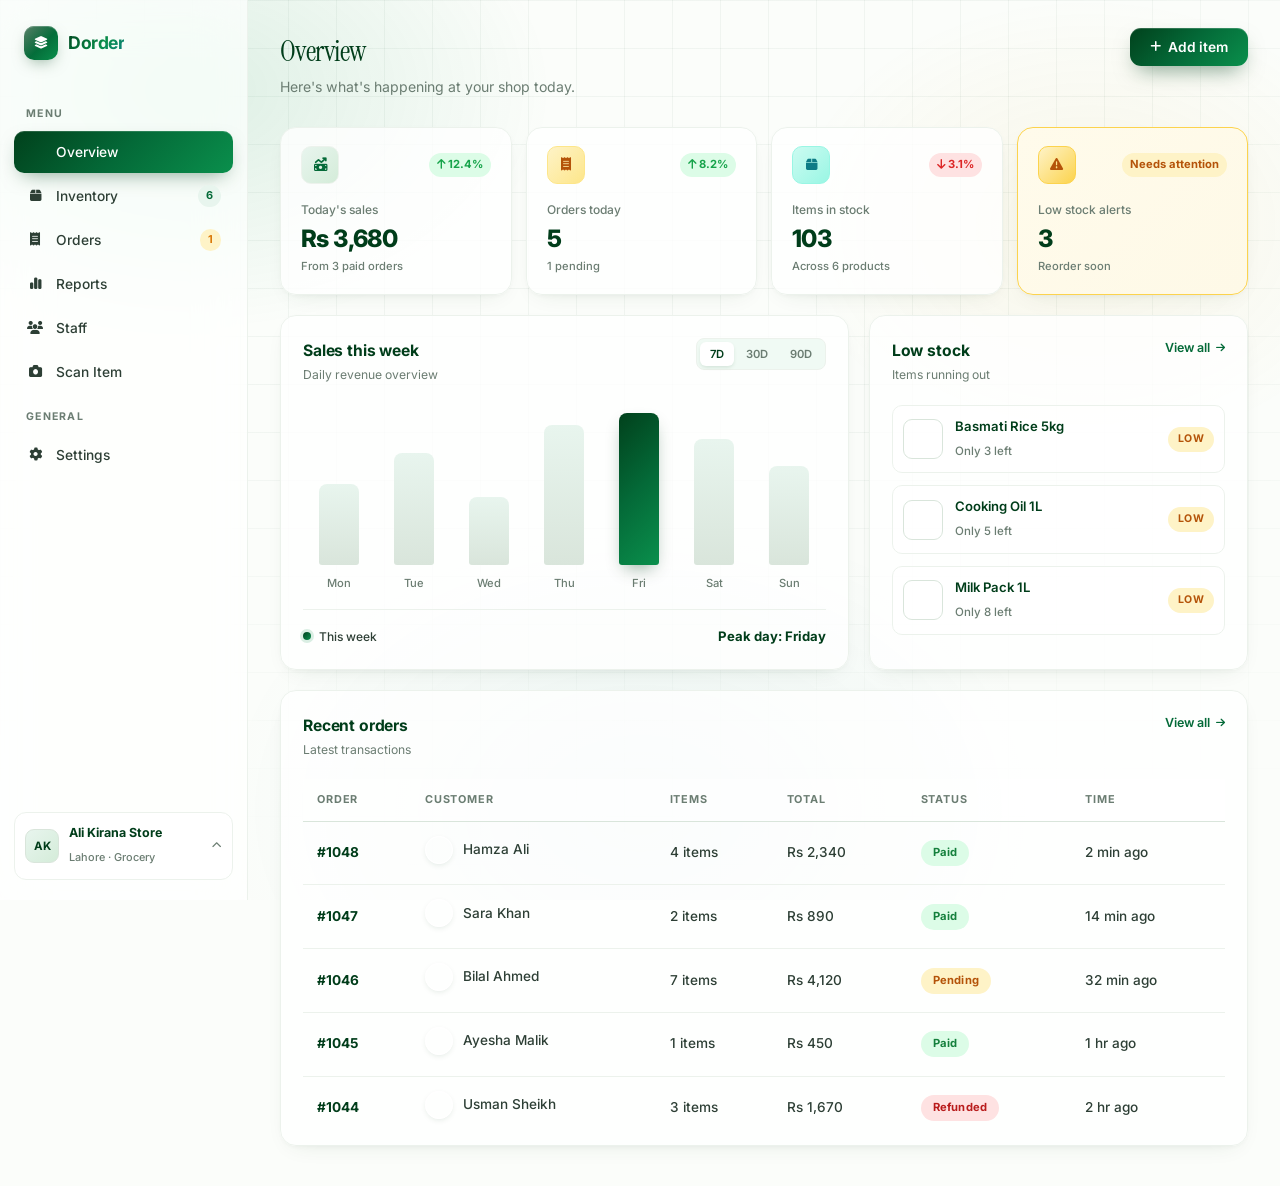
==== dashboard/index.html @ cde62660 "Add files via upload" ====
<!DOCTYPE html>
<html lang="en">
<head>
  <meta charset="UTF-8">
  <meta name="viewport" content="width=device-width, initial-scale=1.0">
  <title>Dorder — Dashboard</title>
  <link rel="preconnect" href="https://fonts.googleapis.com">
  <link rel="preconnect" href="https://fonts.gstatic.com" crossorigin>
  <link href="https://fonts.googleapis.com/css2?family=Instrument+Serif:ital@0;1&family=Inter:wght@400;500;600;700;800&display=swap" rel="stylesheet">
  <link rel="stylesheet" href="https://cdnjs.cloudflare.com/ajax/libs/font-awesome/6.5.1/css/all.min.css">
  <link rel="stylesheet" href="/dashboard/style.css">
</head>
<body>

<div class="dash-layout">

  <!-- SIDEBAR (static — sirf active state change hoga) -->
  <aside class="sidebar">
    <a href="#" class="side-logo" onclick="navigate('overview'); return false;">
      <span class="side-logo-mark"><i class="fa-solid fa-layer-group"></i></span>
      <span class="side-logo-word">Dorder</span>
    </a>

    <nav class="side-nav" id="sideNav">
      <p class="side-nav-label">Menu</p>
      <a href="#" data-page="overview" class="active">
        <i class="fa-solid fa-grid-2"></i><span>Overview</span>
      </a>
      <a href="#" data-page="inventory">
        <i class="fa-solid fa-box"></i><span>Inventory</span>
        <span class="side-badge" id="badgeInventory">0</span>
      </a>
      <a href="#" data-page="orders">
        <i class="fa-solid fa-receipt"></i><span>Orders</span>
        <span class="side-badge new" id="badgeOrders">0</span>
      </a>
      <a href="#" data-page="reports">
        <i class="fa-solid fa-chart-simple"></i><span>Reports</span>
      </a>
      <a href="#" data-page="staff">
        <i class="fa-solid fa-users"></i><span>Staff</span>
      </a>
      <a href="#" data-page="scan">
        <i class="fa-solid fa-camera"></i><span>Scan Item</span>
      </a>

      <p class="side-nav-label">General</p>
      <a href="#" data-page="settings">
        <i class="fa-solid fa-gear"></i><span>Settings</span>
      </a>
    </nav>

    <div class="side-shop">
      <span class="side-avatar">AK</span>
      <div class="side-shop-info">
        <strong id="shopName">Ali Kirana Store</strong>
        <span id="shopLoc">Lahore · Grocery</span>
      </div>
      <i class="fa-solid fa-chevron-up side-shop-arrow"></i>
    </div>
  </aside>

  <!-- MAIN — yahan page content render hoga -->
  <main class="main" id="mainContent"></main>

</div>

<!-- MODAL (reusable) -->
<div class="modal-overlay" id="modalOverlay">
  <div class="modal" id="modal"></div>
</div>

<!-- TOAST (notifications) -->
<div class="toast-wrap" id="toastWrap"></div>

<script src="/dashboard/script.js"></script>
</body>
</html>
---- dashboard/style.css ----
/* ============================================
   DORDER DASHBOARD — FULL CSS
   Pakistani green · Glass · Grid · Cloud shadows
============================================ */

/* ===== RESET & TOKENS ===== */
*, *::before, *::after { margin: 0; padding: 0; box-sizing: border-box; }

:root {
  --pk-green: #01411c;
  --pk-green-deep: #003d1a;
  --pk-green-mid: #046a38;
  --pk-green-light: #0a8f4c;
  --pk-green-soft: #e8f5ee;
  --pk-green-tint: #f0faf4;
  --pk-gold: #d4a017;
  --pk-teal: #0e7c86;

  --ink: #0b1a12;
  --ink-soft: #2d3f35;
  --ink-muted: #6b7d72;

  --paper: #fbfdfa;
  --paper-warm: #f5f9f4;
  --border: #d9e5db;
  --border-soft: #ecf2ec;

  --gradient-green: linear-gradient(135deg, #01411c 0%, #046a38 50%, #0a8f4c 100%);
  --gradient-green-soft: linear-gradient(135deg, #e8f5ee 0%, #d4ecd9 100%);
  --gradient-hero-text: linear-gradient(135deg, #01411c 0%, #0a8f4c 60%, #0e7c86 100%);

  --shadow-soft: 0 4px 16px -6px rgba(1, 65, 28, 0.08);
  --shadow-card: 0 8px 24px -12px rgba(1, 65, 28, 0.12), 0 2px 6px -2px rgba(1, 65, 28, 0.06);
  --shadow-hover: 0 16px 40px -16px rgba(1, 65, 28, 0.22), 0 6px 14px -6px rgba(1, 65, 28, 0.1);

  --font-serif: 'Instrument Serif', Georgia, serif;
  --font-sans: 'Inter', -apple-system, sans-serif;

  --ease: cubic-bezier(0.4, 0, 0.2, 1);
  --ease-spring: cubic-bezier(0.34, 1.56, 0.64, 1);
}

html { scroll-behavior: smooth; }

body {
  font-family: var(--font-sans);
  background: var(--paper);
  color: var(--ink);
  line-height: 1.6;
  -webkit-font-smoothing: antialiased;
  overflow-x: hidden;
  position: relative;
  min-height: 100vh;
}

a { text-decoration: none; color: inherit; }
button { font-family: inherit; cursor: pointer; }

/* Grid background */
body::before {
  content: '';
  position: fixed;
  inset: 0;
  background-image:
    linear-gradient(rgba(1, 65, 28, 0.045) 1px, transparent 1px),
    linear-gradient(90deg, rgba(1, 65, 28, 0.045) 1px, transparent 1px);
  background-size: 48px 48px;
  pointer-events: none;
  z-index: 0;
  mask-image: radial-gradient(ellipse 100% 80% at 50% 20%, black 40%, transparent 100%);
  -webkit-mask-image: radial-gradient(ellipse 100% 80% at 50% 20%, black 40%, transparent 100%);
}

/* Cloud glows */
body::after {
  content: '';
  position: fixed;
  inset: 0;
  background:
    radial-gradient(ellipse 600px 400px at 15% 10%, rgba(10, 143, 76, 0.12), transparent 60%),
    radial-gradient(ellipse 500px 380px at 85% 25%, rgba(212, 160, 23, 0.08), transparent 60%),
    radial-gradient(ellipse 700px 500px at 50% 90%, rgba(14, 124, 134, 0.07), transparent 60%);
  pointer-events: none;
  z-index: 0;
  animation: cloudDrift 28s ease-in-out infinite alternate;
}

@keyframes cloudDrift {
  0% { transform: translate(0, 0) scale(1); }
  50% { transform: translate(-20px, 10px) scale(1.04); }
  100% { transform: translate(20px, -10px) scale(1.02); }
}

/* ===== LAYOUT ===== */
.dash-layout {
  display: grid;
  grid-template-columns: 248px 1fr;
  min-height: 100vh;
  position: relative;
  z-index: 1;
}

/* ============================================
   SIDEBAR
============================================ */
.sidebar {
  background: rgba(255, 255, 255, 0.72);
  backdrop-filter: saturate(180%) blur(24px);
  -webkit-backdrop-filter: saturate(180%) blur(24px);
  border-right: 1px solid var(--border-soft);
  padding: 20px 14px;
  display: flex;
  flex-direction: column;
  position: sticky;
  top: 0;
  height: 100vh;
  overflow-y: auto;
}

.side-logo {
  display: flex;
  align-items: center;
  gap: 10px;
  padding: 6px 10px;
  margin-bottom: 26px;
  font-weight: 700;
  font-size: 1.1rem;
  letter-spacing: -0.025em;
  transition: transform 0.3s var(--ease-spring);
}
.side-logo:hover { transform: translateX(2px); }

.side-logo-mark {
  width: 34px;
  height: 34px;
  background: var(--gradient-green);
  color: #fff;
  border-radius: 10px;
  display: flex;
  align-items: center;
  justify-content: center;
  font-size: 0.78rem;
  position: relative;
  box-shadow:
    0 6px 16px -6px rgba(1, 65, 28, 0.5),
    inset 0 1px 0 rgba(255, 255, 255, 0.22);
  overflow: hidden;
}

.side-logo-mark::after {
  content: '';
  position: absolute;
  inset: 0;
  background: linear-gradient(135deg, rgba(255,255,255,0.35) 0%, transparent 55%);
  border-radius: 10px;
  pointer-events: none;
}

.side-logo-word {
  background: var(--gradient-hero-text);
  -webkit-background-clip: text;
  background-clip: text;
  -webkit-text-fill-color: transparent;
}

/* Nav */
.side-nav {
  flex: 1;
  display: flex;
  flex-direction: column;
  gap: 2px;
}

.side-nav-label {
  font-size: 0.66rem;
  font-weight: 700;
  text-transform: uppercase;
  letter-spacing: 0.12em;
  color: var(--ink-muted);
  padding: 14px 12px 6px;
}

.side-nav a {
  display: flex;
  align-items: center;
  gap: 12px;
  padding: 10px 12px;
  border-radius: 10px;
  font-size: 0.86rem;
  font-weight: 500;
  color: var(--ink-soft);
  transition: all 0.2s var(--ease);
  position: relative;
}

.side-nav a i {
  width: 18px;
  text-align: center;
  font-size: 0.82rem;
  transition: transform 0.2s var(--ease);
}

.side-nav a span:not(.side-badge) { flex: 1; }

.side-nav a:hover {
  background: var(--pk-green-tint);
  color: var(--pk-green-mid);
}
.side-nav a:hover i { transform: scale(1.08); }

.side-nav a.active {
  background: var(--gradient-green);
  color: #fff;
  box-shadow:
    0 8px 20px -8px rgba(1, 65, 28, 0.5),
    inset 0 1px 0 rgba(255, 255, 255, 0.15);
}

.side-badge {
  font-size: 0.68rem;
  font-weight: 700;
  padding: 2px 8px;
  border-radius: 999px;
  background: var(--pk-green-soft);
  color: var(--pk-green-mid);
  letter-spacing: -0.01em;
}

.side-nav a.active .side-badge {
  background: rgba(255, 255, 255, 0.2);
  color: #fff;
}

.side-badge.new {
  background: #fef3c7;
  color: #d97706;
}

/* Shop card */
.side-shop {
  display: flex;
  align-items: center;
  gap: 10px;
  padding: 10px;
  margin-top: 16px;
  background: #fff;
  border: 1px solid var(--border-soft);
  border-radius: 12px;
  cursor: pointer;
  transition: all 0.25s var(--ease);
}

.side-shop:hover {
  border-color: var(--border);
  box-shadow: var(--shadow-soft);
  transform: translateY(-1px);
}

.side-avatar {
  width: 34px;
  height: 34px;
  background: var(--gradient-green-soft);
  color: var(--pk-green-deep);
  border-radius: 9px;
  display: flex;
  align-items: center;
  justify-content: center;
  font-size: 0.72rem;
  font-weight: 700;
  border: 1px solid var(--border);
  flex-shrink: 0;
}

.side-shop-info { flex: 1; min-width: 0; }
.side-shop-info strong {
  display: block;
  font-size: 0.78rem;
  font-weight: 700;
  color: var(--pk-green-deep);
  white-space: nowrap;
  overflow: hidden;
  text-overflow: ellipsis;
}
.side-shop-info span {
  font-size: 0.68rem;
  color: var(--ink-muted);
  font-weight: 500;
}

.side-shop-arrow { font-size: 0.62rem; color: var(--ink-muted); }

/* ============================================
   MAIN
============================================ */
.main {
  padding: 28px 32px 40px;
  max-width: 1440px;
  width: 100%;
  min-width: 0;
}

/* ===== PAGE HEAD ===== */
.page { animation: fadeUp 0.4s var(--ease) both; }

@keyframes fadeUp {
  from { opacity: 0; transform: translateY(12px); }
  to { opacity: 1; transform: translateY(0); }
}

.page-head,
.topbar {
  display: flex;
  align-items: flex-start;
  justify-content: space-between;
  gap: 20px;
  margin-bottom: 28px;
  flex-wrap: wrap;
}

.page-head h1,
.topbar h1 {
  font-family: var(--font-serif);
  font-size: 1.8rem;
  font-weight: 400;
  letter-spacing: -0.02em;
  color: var(--pk-green-deep);
  margin-bottom: 2px;
}

.page-head p,
.topbar p {
  font-size: 0.88rem;
  color: var(--ink-muted);
}

.page-actions {
  display: flex;
  gap: 8px;
  align-items: center;
  flex-wrap: wrap;
}

.topbar-right {
  display: flex;
  align-items: center;
  gap: 8px;
}

/* ===== ICON BUTTON ===== */
.icon-btn {
  width: 42px;
  height: 42px;
  border-radius: 11px;
  background: rgba(255, 255, 255, 0.8);
  backdrop-filter: blur(10px);
  border: 1px solid var(--border);
  color: var(--ink-soft);
  display: flex;
  align-items: center;
  justify-content: center;
  font-size: 0.88rem;
  position: relative;
  transition: all 0.2s var(--ease);
}

.icon-btn:hover {
  background: #fff;
  border-color: var(--pk-green-light);
  color: var(--pk-green-mid);
  transform: translateY(-1px);
  box-shadow: var(--shadow-soft);
}

.notif-dot {
  position: absolute;
  top: 10px;
  right: 11px;
  width: 7px;
  height: 7px;
  background: #dc2626;
  border-radius: 50%;
  border: 1.5px solid #fff;
  animation: pulseDot 2s ease-in-out infinite;
}

@keyframes pulseDot {
  0%, 100% { box-shadow: 0 0 0 0 rgba(220, 38, 38, 0.5); }
  50% { box-shadow: 0 0 0 5px rgba(220, 38, 38, 0); }
}

/* ===== PRIMARY BUTTON ===== */
.btn-add {
  display: inline-flex;
  align-items: center;
  gap: 7px;
  padding: 11px 20px;
  border-radius: 11px;
  border: none;
  background: var(--gradient-green);
  color: #fff;
  font-size: 0.86rem;
  font-weight: 600;
  box-shadow:
    0 10px 22px -8px rgba(1, 65, 28, 0.55),
    inset 0 1px 0 rgba(255, 255, 255, 0.18);
  transition: all 0.25s var(--ease);
  position: relative;
  overflow: hidden;
}

.btn-add::before {
  content: '';
  position: absolute;
  top: 0;
  left: -100%;
  width: 100%;
  height: 100%;
  background: linear-gradient(90deg, transparent, rgba(255,255,255,0.25), transparent);
  transition: left 0.6s var(--ease);
}

.btn-add:hover {
  transform: translateY(-2px);
  box-shadow:
    0 14px 28px -8px rgba(1, 65, 28, 0.6),
    inset 0 1px 0 rgba(255, 255, 255, 0.22);
}
.btn-add:hover::before { left: 100%; }
.btn-add i { font-size: 0.78rem; }

/* ===== SECONDARY BUTTON ===== */
.btn-secondary {
  padding: 11px 20px;
  border-radius: 11px;
  border: 1px solid var(--border);
  background: #fff;
  color: var(--ink-soft);
  font-size: 0.86rem;
  font-weight: 600;
  cursor: pointer;
  transition: all 0.2s var(--ease);
}

.btn-secondary:hover {
  background: var(--pk-green-tint);
  border-color: var(--pk-green-light);
  color: var(--pk-green-mid);
}

/* ===== SEARCH ===== */
.search-box { position: relative; }

.search-box i {
  position: absolute;
  left: 14px;
  top: 50%;
  transform: translateY(-50%);
  color: var(--ink-muted);
  font-size: 0.8rem;
}

.search-box input {
  padding: 11px 16px 11px 38px;
  border-radius: 11px;
  border: 1px solid var(--border);
  background: rgba(255, 255, 255, 0.8);
  backdrop-filter: blur(10px);
  font-family: inherit;
  font-size: 0.86rem;
  color: var(--ink);
  width: 240px;
  transition: all 0.2s var(--ease);
}

.search-box input:focus {
  outline: none;
  border-color: var(--pk-green-light);
  background: #fff;
  box-shadow: 0 0 0 4px rgba(10, 143, 76, 0.08);
}

/* ============================================
   STAT CARDS
============================================ */
.stat-row {
  display: grid;
  grid-template-columns: repeat(4, 1fr);
  gap: 14px;
  margin-bottom: 20px;
}

.stat-card {
  background: rgba(255, 255, 255, 0.78);
  backdrop-filter: blur(14px);
  -webkit-backdrop-filter: blur(14px);
  border: 1px solid var(--border-soft);
  border-radius: 16px;
  padding: 18px 20px;
  display: flex;
  flex-direction: column;
  gap: 4px;
  position: relative;
  overflow: hidden;
  transition: all 0.35s var(--ease);
  animation: fadeUp 0.5s var(--ease) both;
  box-shadow: var(--shadow-card);
}

.stat-card:nth-child(1) { animation-delay: 0.05s; }
.stat-card:nth-child(2) { animation-delay: 0.10s; }
.stat-card:nth-child(3) { animation-delay: 0.15s; }
.stat-card:nth-child(4) { animation-delay: 0.20s; }

.stat-card::before {
  content: '';
  position: absolute;
  top: -40px;
  right: -40px;
  width: 120px;
  height: 120px;
  background: radial-gradient(circle, rgba(10, 143, 76, 0.1), transparent 70%);
  border-radius: 50%;
  opacity: 0;
  transition: opacity 0.4s var(--ease);
  pointer-events: none;
}

.stat-card:hover {
  transform: translateY(-3px);
  background: #fff;
  border-color: rgba(10, 143, 76, 0.18);
  box-shadow: var(--shadow-hover);
}
.stat-card:hover::before { opacity: 1; }

.stat-card.warn {
  background: linear-gradient(135deg, #fffbeb, #fef9e7);
  border-color: #fcd34d;
}

.stat-top {
  display: flex;
  align-items: center;
  justify-content: space-between;
  margin-bottom: 10px;
}

.stat-icon {
  width: 38px;
  height: 38px;
  border-radius: 10px;
  display: flex;
  align-items: center;
  justify-content: center;
  font-size: 0.82rem;
  border: 1px solid var(--border-soft);
  transition: all 0.3s var(--ease-spring);
}

.stat-card:hover .stat-icon { transform: rotate(-5deg) scale(1.06); }

.stat-icon.green { background: var(--gradient-green-soft); color: var(--pk-green-mid); }
.stat-icon.gold { background: linear-gradient(135deg, #fef3c7, #fde68a); color: #b45309; border-color: #fde68a; }
.stat-icon.teal { background: linear-gradient(135deg, #ccfbf1, #99f6e4); color: var(--pk-teal); border-color: #99f6e4; }
.stat-icon.amber { background: linear-gradient(135deg, #fef3c7, #fcd34d); color: #b45309; border-color: #fcd34d; }

.stat-change {
  font-size: 0.7rem;
  font-weight: 700;
  display: inline-flex;
  align-items: center;
  gap: 3px;
  padding: 3px 8px;
  border-radius: 999px;
}
.stat-change.up { background: #dcfce7; color: #16a34a; }
.stat-change.down { background: #fee2e2; color: #dc2626; }
.stat-change.warn-text { background: #fef3c7; color: #b45309; }

.stat-label {
  font-size: 0.75rem;
  font-weight: 500;
  color: var(--ink-muted);
  margin-top: 2px;
}

.stat-value {
  font-size: 1.5rem;
  font-weight: 800;
  letter-spacing: -0.025em;
  color: var(--pk-green-deep);
  line-height: 1.15;
  margin: 2px 0;
}

.stat-sub {
  font-size: 0.7rem;
  color: var(--ink-muted);
  font-weight: 500;
}

/* ============================================
   PANELS
============================================ */
.panel {
  background: rgba(255, 255, 255, 0.78);
  backdrop-filter: blur(14px);
  -webkit-backdrop-filter: blur(14px);
  border: 1px solid var(--border-soft);
  border-radius: 16px;
  padding: 22px;
  box-shadow: var(--shadow-card);
  animation: fadeUp 0.6s var(--ease) 0.25s both;
}

.panel-head {
  display: flex;
  align-items: flex-start;
  justify-content: space-between;
  margin-bottom: 20px;
  gap: 12px;
}

.panel-head h2 {
  font-size: 0.98rem;
  font-weight: 700;
  letter-spacing: -0.01em;
  color: var(--pk-green-deep);
  margin-bottom: 2px;
}

.panel-head p {
  font-size: 0.76rem;
  color: var(--ink-muted);
}

.panel-link {
  font-size: 0.78rem;
  font-weight: 600;
  color: var(--pk-green-mid);
  display: inline-flex;
  align-items: center;
  gap: 6px;
  transition: gap 0.25s var(--ease), color 0.2s;
  white-space: nowrap;
}

.panel-link:hover { gap: 10px; color: var(--pk-green-light); }
.panel-link i { font-size: 0.65rem; }

/* ============================================
   MID ROW
============================================ */
.mid-row {
  display: grid;
  grid-template-columns: 1.5fr 1fr;
  gap: 20px;
  margin-bottom: 20px;
}

/* ===== CHART ===== */
.panel-tabs {
  display: flex;
  gap: 2px;
  background: var(--pk-green-tint);
  border: 1px solid var(--border-soft);
  border-radius: 8px;
  padding: 3px;
}

.panel-tabs button {
  border: none;
  background: transparent;
  padding: 5px 10px;
  font-size: 0.7rem;
  font-weight: 600;
  color: var(--ink-muted);
  border-radius: 6px;
  transition: all 0.2s var(--ease);
}

.panel-tabs button:hover { color: var(--pk-green-mid); }

.panel-tabs button.active {
  background: #fff;
  color: var(--pk-green-deep);
  box-shadow: 0 2px 4px -1px rgba(1, 65, 28, 0.15);
}

.chart { padding: 8px 0 0; }

.chart-bars {
  display: flex;
  align-items: flex-end;
  justify-content: space-between;
  gap: 10px;
  height: 180px;
  padding: 0 4px;
}

.bar-wrap {
  flex: 1;
  display: flex;
  flex-direction: column;
  align-items: center;
  gap: 10px;
  height: 100%;
  justify-content: flex-end;
}

.bar {
  width: 100%;
  max-width: 40px;
  height: var(--h);
  background: linear-gradient(180deg, var(--pk-green-soft), var(--border));
  border-radius: 8px 8px 3px 3px;
  transition: all 0.3s var(--ease);
  animation: growBar 1s var(--ease) both;
  position: relative;
}

.bar-wrap:nth-child(1) .bar { animation-delay: 0.3s; }
.bar-wrap:nth-child(2) .bar { animation-delay: 0.4s; }
.bar-wrap:nth-child(3) .bar { animation-delay: 0.5s; }
.bar-wrap:nth-child(4) .bar { animation-delay: 0.6s; }
.bar-wrap:nth-child(5) .bar { animation-delay: 0.7s; }
.bar-wrap:nth-child(6) .bar { animation-delay: 0.8s; }
.bar-wrap:nth-child(7) .bar { animation-delay: 0.9s; }

@keyframes growBar {
  from { height: 0; opacity: 0; }
  to { height: var(--h); opacity: 1; }
}

.bar.active {
  background: var(--gradient-green);
  box-shadow: 0 8px 18px -6px rgba(1, 65, 28, 0.45);
}

.bar:hover {
  background: linear-gradient(180deg, var(--pk-green-light), var(--pk-green-mid));
  transform: scaleY(1.03);
  transform-origin: bottom;
}

.bar-wrap span {
  font-size: 0.7rem;
  color: var(--ink-muted);
  font-weight: 500;
}

.chart-footer {
  display: flex;
  align-items: center;
  justify-content: space-between;
  margin-top: 16px;
  padding-top: 16px;
  border-top: 1px solid var(--border-soft);
}

.chart-legend {
  display: flex;
  align-items: center;
  gap: 8px;
  font-size: 0.75rem;
  color: var(--ink-soft);
  font-weight: 500;
}

.legend-dot {
  width: 8px;
  height: 8px;
  border-radius: 50%;
  background: var(--gradient-green);
  box-shadow: 0 0 0 3px rgba(10, 143, 76, 0.15);
}

.legend-avg {
  color: var(--ink-muted);
  margin-left: 12px;
  padding-left: 12px;
  border-left: 1px solid var(--border);
}

.chart-total {
  font-size: 0.82rem;
  font-weight: 700;
  color: var(--pk-green-deep);
}

/* ===== STOCK LIST ===== */
.stock-list {
  list-style: none;
  display: flex;
  flex-direction: column;
  gap: 12px;
}

.stock-list li {
  display: flex;
  align-items: center;
  gap: 12px;
  padding: 10px;
  border-radius: 10px;
  background: rgba(255, 255, 255, 0.5);
  border: 1px solid var(--border-soft);
  transition: all 0.25s var(--ease);
}

.stock-list li:hover {
  background: #fff;
  border-color: rgba(10, 143, 76, 0.18);
  transform: translateX(2px);
  box-shadow: var(--shadow-soft);
}

.stock-img {
  width: 40px;
  height: 40px;
  border-radius: 9px;
  background-size: cover;
  background-position: center;
  border: 1px solid var(--border);
  flex-shrink: 0;
}

.stock-info { flex: 1; min-width: 0; }
.stock-info strong {
  display: block;
  font-size: 0.82rem;
  font-weight: 600;
  color: var(--pk-green-deep);
  white-space: nowrap;
  overflow: hidden;
  text-overflow: ellipsis;
}
.stock-info span {
  font-size: 0.72rem;
  color: var(--ink-muted);
  font-weight: 500;
}

.stock-badge {
  font-size: 0.66rem;
  font-weight: 700;
  padding: 4px 10px;
  border-radius: 999px;
  text-transform: uppercase;
  letter-spacing: 0.04em;
  white-space: nowrap;
}

.stock-badge.urgent { background: #fee2e2; color: #b91c1c; }
.stock-badge.soft { background: #fef3c7; color: #b45309; }

/* ============================================
   TABLES
============================================ */
.table-panel { padding-bottom: 6px; }

.table-wrap {
  overflow-x: auto;
  margin: 0 -22px;
  padding: 0 22px;
}

.order-table,
.inv-table {
  width: 100%;
  border-collapse: collapse;
  min-width: 640px;
}

.inv-table { min-width: 720px; }

.order-table th,
.inv-table th {
  text-align: left;
  font-size: 0.68rem;
  font-weight: 700;
  text-transform: uppercase;
  letter-spacing: 0.08em;
  color: var(--ink-muted);
  padding: 12px 14px;
  border-bottom: 1px solid var(--border);
  background: rgba(255, 255, 255, 0.4);
}

.order-table td,
.inv-table td {
  padding: 14px;
  font-size: 0.85rem;
  color: var(--ink-soft);
  border-bottom: 1px solid var(--border-soft);
  font-weight: 500;
  vertical-align: middle;
}

.inv-table td { padding: 12px 14px; }

.order-table tbody tr,
.inv-table tbody tr {
  transition: background 0.2s var(--ease);
}

.order-table tbody tr:hover,
.inv-table tbody tr:hover {
  background: rgba(240, 250, 244, 0.6);
}

.order-table tbody tr:last-child td,
.inv-table tbody tr:last-child td { border-bottom: none; }

.order-table td strong,
.inv-table td strong {
  color: var(--pk-green-deep);
  font-weight: 700;
}

.cust {
  display: inline-flex;
  align-items: center;
  gap: 10px;
}

.cust-avatar {
  width: 28px;
  height: 28px;
  border-radius: 50%;
  background-size: cover;
  background-position: center;
  border: 1.5px solid #fff;
  box-shadow: 0 2px 6px -2px rgba(1, 65, 28, 0.15);
  flex-shrink: 0;
}

/* ===== STATUS PILLS ===== */
.status {
  font-size: 0.7rem;
  font-weight: 700;
  padding: 4px 12px;
  border-radius: 999px;
  display: inline-block;
  letter-spacing: 0.02em;
  text-transform: capitalize;
}

.status.paid { background: #dcfce7; color: #15803d; }
.status.pending { background: #fef3c7; color: #b45309; }
.status.refunded { background: #fee2e2; color: #b91c1c; }

/* ===== INVENTORY SPECIFIC ===== */
.inv-product {
  display: flex;
  align-items: center;
  gap: 12px;
}

.inv-img {
  width: 42px;
  height: 42px;
  border-radius: 10px;
  background-size: cover;
  background-position: center;
  border: 1px solid var(--border);
  flex-shrink: 0;
  background-color: var(--pk-green-soft);
}

.inv-info strong {
  display: block;
  font-size: 0.86rem;
  font-weight: 600;
  color: var(--pk-green-deep);
}

.inv-info span {
  font-size: 0.72rem;
  color: var(--ink-muted);
}

.stock-chip {
  font-size: 0.72rem;
  font-weight: 700;
  padding: 4px 10px;
  border-radius: 999px;
  display: inline-block;
}

.stock-chip.ok { background: #dcfce7; color: #15803d; }
.stock-chip.low { background: #fef3c7; color: #b45309; }
.stock-chip.out { background: #fee2e2; color: #b91c1c; }

.row-actions {
  display: flex;
  gap: 6px;
}

.row-btn {
  width: 32px;
  height: 32px;
  border-radius: 8px;
  border: 1px solid var(--border-soft);
  background: #fff;
  color: var(--ink-soft);
  display: flex;
  align-items: center;
  justify-content: center;
  font-size: 0.75rem;
  transition: all 0.2s var(--ease);
}

.row-btn:hover {
  background: var(--pk-green-tint);
  border-color: var(--pk-green-light);
  color: var(--pk-green-mid);
  transform: translateY(-1px);
}

.row-btn.danger:hover {
  background: #fee2e2;
  border-color: #fca5a5;
  color: #b91c1c;
}

/* ============================================
   MODAL
============================================ */
.modal-overlay {
  position: fixed;
  inset: 0;
  background: rgba(11, 26, 18, 0.45);
  backdrop-filter: blur(8px);
  -webkit-backdrop-filter: blur(8px);
  display: flex;
  align-items: center;
  justify-content: center;
  padding: 20px;
  z-index: 999;
  opacity: 0;
  pointer-events: none;
  transition: opacity 0.25s var(--ease);
}

.modal-overlay.active {
  opacity: 1;
  pointer-events: auto;
}

.modal {
  background: #fff;
  border-radius: 20px;
  padding: 28px;
  max-width: 480px;
  width: 100%;
  max-height: 90vh;
  overflow-y: auto;
  box-shadow:
    0 40px 80px -24px rgba(1, 65, 28, 0.35),
    0 16px 32px -16px rgba(1, 65, 28, 0.2);
  transform: scale(0.92) translateY(20px);
  transition: transform 0.3s var(--ease-spring);
}

.modal-overlay.active .modal {
  transform: scale(1) translateY(0);
}

.modal-head {
  display: flex;
  justify-content: space-between;
  align-items: center;
  margin-bottom: 22px;
}

.modal-head h3 {
  font-family: var(--font-serif);
  font-size: 1.4rem;
  font-weight: 400;
  color: var(--pk-green-deep);
}

.modal-close {
  width: 34px;
  height: 34px;
  border-radius: 9px;
  border: 1px solid var(--border);
  background: #fff;
  color: var(--ink-soft);
  display: flex;
  align-items: center;
  justify-content: center;
  cursor: pointer;
  transition: all 0.2s var(--ease);
}

.modal-close:hover {
  background: #fee2e2;
  border-color: #fca5a5;
  color: #b91c1c;
}

/* ===== FORMS ===== */
.form-group { margin-bottom: 16px; }

.form-group label {
  display: block;
  font-size: 0.8rem;
  font-weight: 600;
  color: var(--pk-green-deep);
  margin-bottom: 6px;
}

.form-group input,
.form-group select,
.form-group textarea {
  width: 100%;
  padding: 11px 14px;
  border-radius: 10px;
  border: 1px solid var(--border);
  font-family: inherit;
  font-size: 0.88rem;
  color: var(--ink);
  background: #fff;
  transition: all 0.2s var(--ease);
}

.form-group input:focus,
.form-group select:focus,
.form-group textarea:focus {
  outline: none;
  border-color: var(--pk-green-light);
  box-shadow: 0 0 0 4px rgba(10, 143, 76, 0.08);
}

.form-row {
  display: grid;
  grid-template-columns: 1fr 1fr;
  gap: 12px;
}

.modal-actions {
  display: flex;
  gap: 10px;
  justify-content: flex-end;
  margin-top: 24px;
}

/* ============================================
   TOAST
============================================ */
.toast-wrap {
  position: fixed;
  bottom: 24px;
  right: 24px;
  z-index: 1000;
  display: flex;
  flex-direction: column;
  gap: 10px;
}

.toast {
  display: flex;
  align-items: center;
  gap: 12px;
  background: #fff;
  padding: 14px 18px;
  border-radius: 12px;
  border: 1px solid var(--border);
  box-shadow: var(--shadow-hover);
  font-size: 0.85rem;
  font-weight: 500;
  color: var(--ink);
  min-width: 240px;
  animation: toastIn 0.35s var(--ease-spring) both;
}

.toast.out { animation: toastOut 0.3s var(--ease) forwards; }

.toast i {
  width: 30px;
  height: 30px;
  border-radius: 9px;
  display: flex;
  align-items: center;
  justify-content: center;
  font-size: 0.78rem;
  flex-shrink: 0;
}

.toast.success i { background: #dcfce7; color: #15803d; }
.toast.error i { background: #fee2e2; color: #b91c1c; }
.toast.info i { background: var(--pk-green-soft); color: var(--pk-green-mid); }

@keyframes toastIn {
  from { opacity: 0; transform: translateX(60px); }
  to { opacity: 1; transform: translateX(0); }
}
@keyframes toastOut {
  to { opacity: 0; transform: translateX(60px); }
}

/* ============================================
   EMPTY STATE
============================================ */
.empty-state {
  text-align: center;
  padding: 60px 20px;
  color: var(--ink-muted);
}

.empty-state i {
  font-size: 2.4rem;
  color: var(--border);
  margin-bottom: 14px;
}

.empty-state h3 {
  font-family: var(--font-serif);
  font-size: 1.4rem;
  font-weight: 400;
  color: var(--pk-green-deep);
  margin-bottom: 6px;
}

.empty-state p { font-size: 0.88rem; }

/* ============================================
   RESPONSIVE
============================================ */
@media (max-width: 1100px) {
  .stat-row { grid-template-columns: repeat(2, 1fr); }
  .mid-row { grid-template-columns: 1fr; }
}

@media (max-width: 900px) {
  .dash-layout { grid-template-columns: 1fr; }
  .sidebar { display: none; }
  .main { padding: 24px 20px 40px; }
  .topbar { flex-direction: column; align-items: stretch; gap: 16px; }
  .topbar-right { justify-content: flex-end; }
  .page-head { flex-direction: column; }
  .page-actions { width: 100%; }
}

@media (max-width: 560px) {
  .stat-row { grid-template-columns: 1fr; gap: 10px; }
  .stat-value { font-size: 1.3rem; }
  .chart-bars { height: 140px; gap: 6px; }
  .bar-wrap span { font-size: 0.62rem; }
  .panel { padding: 18px 16px; }
  .table-wrap { margin: 0 -16px; padding: 0 16px; }
  .btn-add { padding: 10px 16px; font-size: 0.82rem; }
  .icon-btn { width: 38px; height: 38px; }
  .page-head h1,
  .topbar h1 { font-size: 1.5rem; }
  .chart-footer { flex-direction: column; align-items: flex-start; gap: 8px; }
  .legend-avg { margin-left: 8px; padding-left: 8px; }
  .form-row { grid-template-columns: 1fr; }
  .search-box { width: 100%; }
  .search-box input { width: 100%; }
  .modal { padding: 22px; }
  .toast-wrap { bottom: 16px; right: 16px; left: 16px; }
  .toast { min-width: 0; width: 100%; }
}
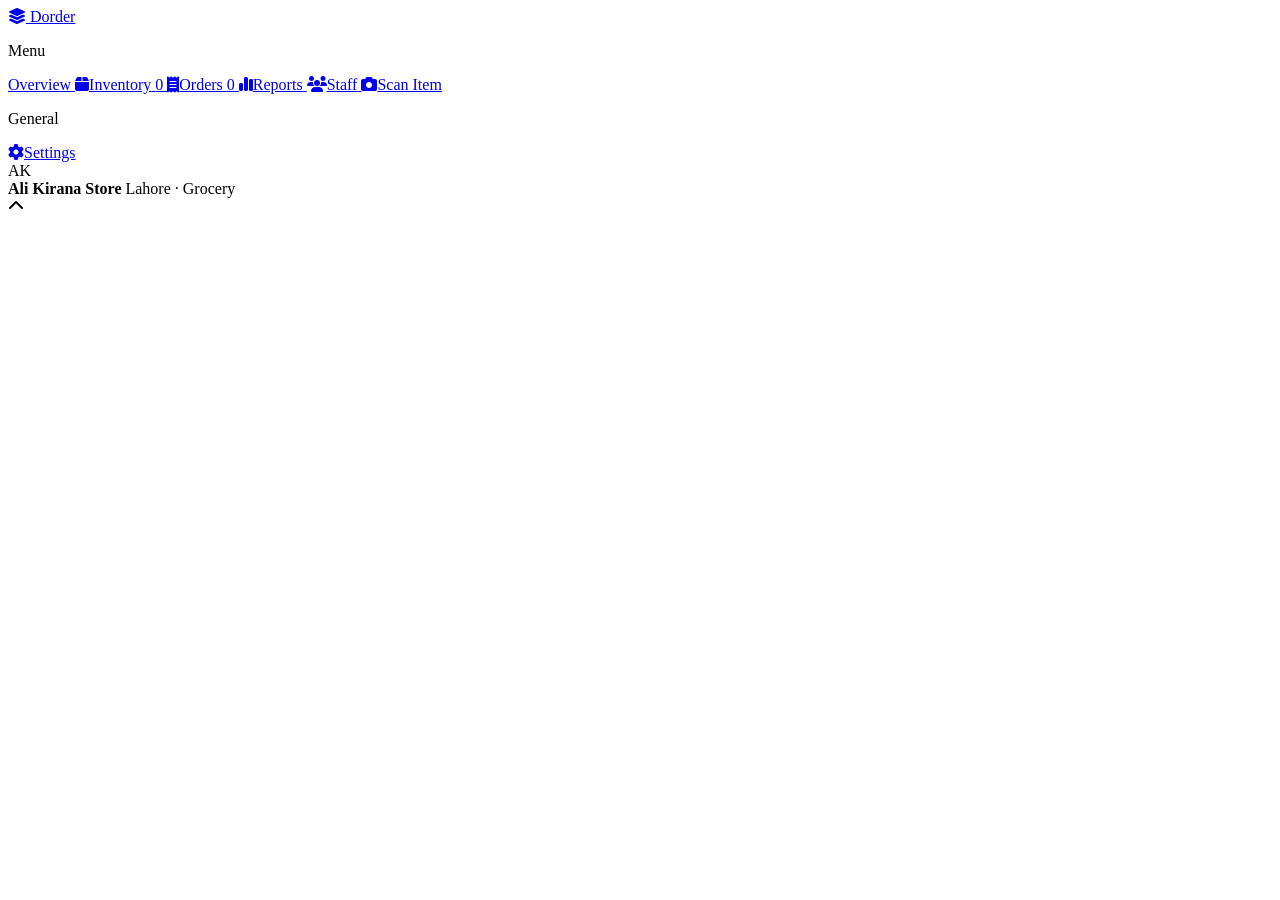
==== commit 4d0fb2d6: "Fix stylesheet link and path in index.html Updated stylesheet link and corrected file path." ====
--- a/dashboard/index.html
+++ b/dashboard/index.html
@@ -8,7 +8,7 @@
   <link rel="preconnect" href="https://fonts.gstatic.com" crossorigin>
   <link href="https://fonts.googleapis.com/css2?family=Instrument+Serif:ital@0;1&family=Inter:wght@400;500;600;700;800&display=swap" rel="stylesheet">
   <link rel="stylesheet" href="https://cdnjs.cloudflare.com/ajax/libs/font-awesome/6.5.1/css/all.min.css">
-  <link rel="stylesheet" href="/dashboard/style.css">
+  <link rel="stylesheet" href="/dorder/dashboard/style.css">
 </head>
 <body>
 
@@ -73,6 +73,6 @@
 <!-- TOAST (notifications) -->
 <div class="toast-wrap" id="toastWrap"></div>
 
-<script src="/dashboard/script.js"></script>
+<script src="/dorder/dashboard/script.js"></script>
 </body>
-</html>+</html>
